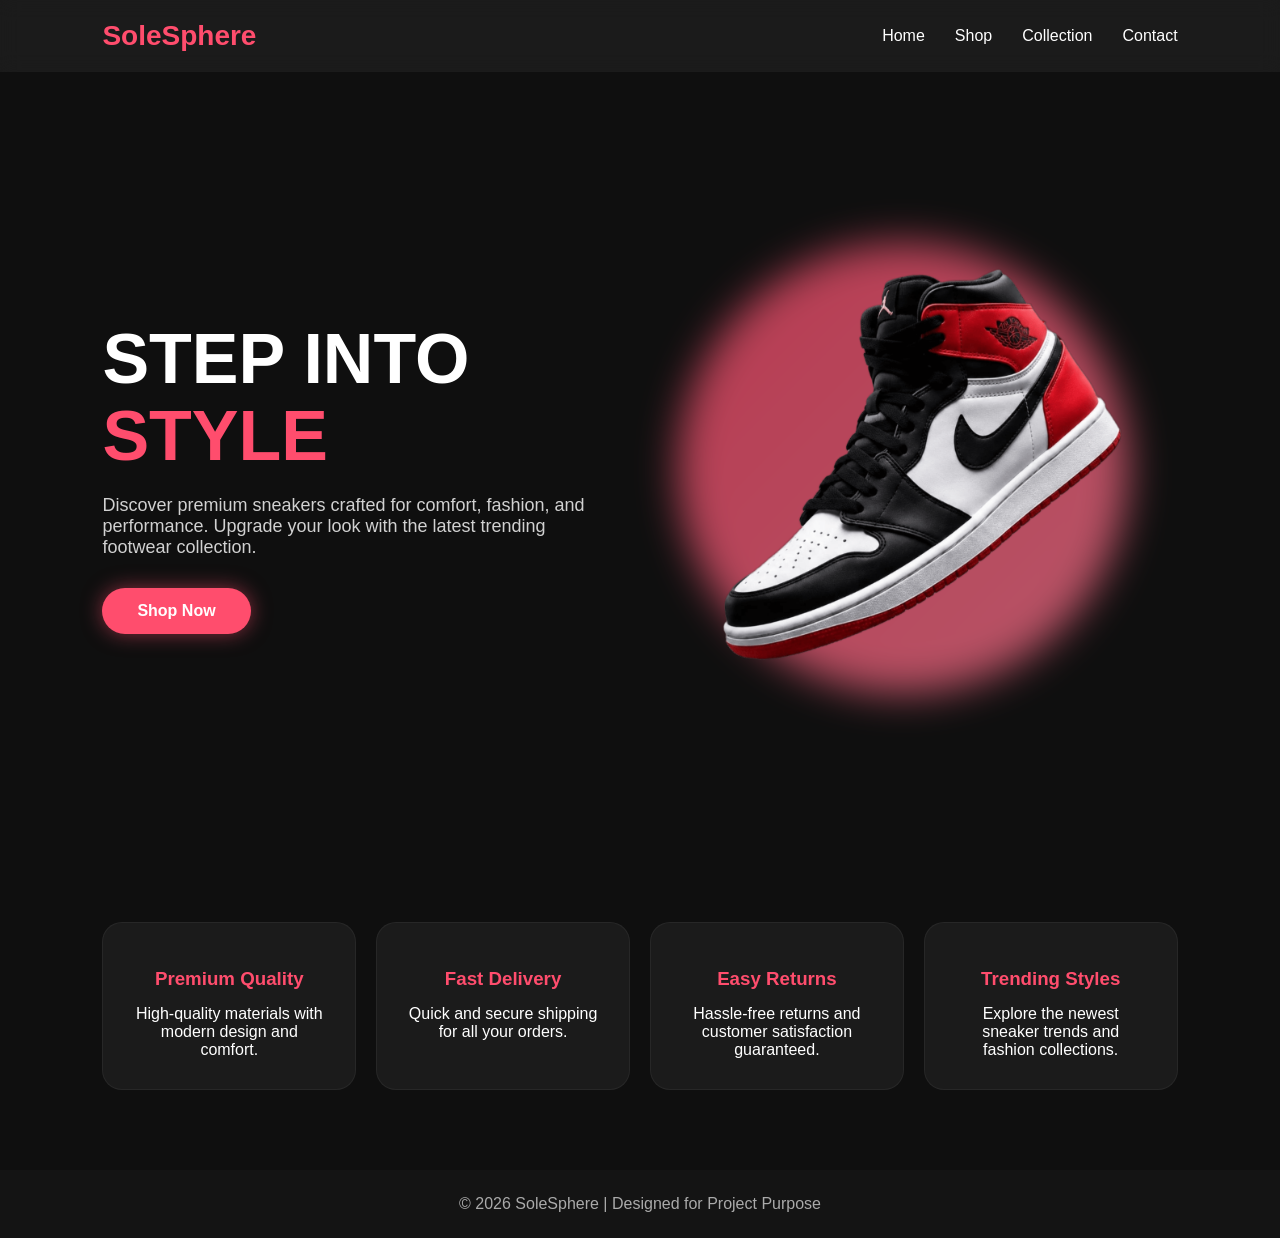
==== project/index.html @ 8ce97cc6 "change" ====
<!DOCTYPE html>
<html lang="en">
<head>
    <meta charset="UTF-8" />
    <meta name="viewport" content="width=device-width, initial-scale=1.0" />
    <title>SoleSphere</title>
    <link href="style.css" rel="stylesheet">
</head>
<body>

    <header>
        <div class="logo">
            SoleSphere
        </div>
        <nav>
            <ul>
                <li><a href="#">Home</a></li>
                <li><a href="#">Shop</a></li>
                <li><a href="#">Collection</a></li>
                <li><a href="#">Contact</a></li>
            </ul>
        </nav>
    </header>

    <section class="hero">
        <div class="hero-text">
            <h1>STEP INTO <span>STYLE</span></h1>
            <p>
                Discover premium sneakers crafted for comfort, fashion, and performance.
                Upgrade your look with the latest trending footwear collection.
            </p>
            <a href="#" class="btn">Shop Now</a>
        </div>

        <div class="hero-image">
            <div class="circle"></div>
            <img src="photos/Pi7_jordan.png" alt="Sneaker Shoe">
        </div>
    </section>

    <section class="features">
        <div class="feature-box">
            <h3>Premium Quality</h3>
            <p>High-quality materials with modern design and comfort.</p>
        </div>
        <div class="feature-box">
            <h3>Fast Delivery</h3>
            <p>Quick and secure shipping for all your orders.</p>
        </div>
        <div class="feature-box">
            <h3>Easy Returns</h3>
            <p>Hassle-free returns and customer satisfaction guaranteed.</p>
        </div>
        <div class="feature-box">
            <h3>Trending Styles</h3>
            <p>Explore the newest sneaker trends and fashion collections.</p>
        </div>
    </section>

    <footer>
        &copy; 2026 SoleSphere | Designed for Project Purpose
    </footer>

</body>
</html>
---- project/style.css ----
*{
margin:0;
padding:0;
box-sizing:border-box;
font-family:'Poppins',sans-serif;
}

body{
background:#0f0f0f;
color:white;
overflow-x:hidden;
}

header{
display:flex;
justify-content:space-between;
align-items:center;
padding:20px 8%;
background:rgba(255,255,255,0.05);
backdrop-filter:blur(10px);
position:sticky;
top:0;
z-index:1000;
}

.logo{
display:flex;
align-items:center;
gap:10px;
font-size:28px;
font-weight:700;
color:#ff4d6d;
}

nav ul{
display:flex;
gap:30px;
list-style:none;
}

nav ul li a{
text-decoration:none;
color:white;
font-weight:500;
transition:0.3s;
}

nav ul li a:hover{
color:#ff4d6d;
}

.hero{
min-height:90vh;
display:flex;
align-items:center;
justify-content:space-between;
padding:50px 8%;
gap:40px;
}

.hero-text{
flex:1;
}

.hero-text h1{
font-size:70px;
line-height:1.1;
margin-bottom:20px;
}

.hero-text span{
color:#ff4d6d;
}

.hero-text p{
font-size:18px;
color:#d1d1d1;
margin-bottom:30px;
max-width:500px;
}

.btn{
display:inline-block;
padding:14px 35px;
background:#ff4d6d;
color:white;
border-radius:40px;
text-decoration:none;
font-weight:600;
transition:0.3s;
box-shadow:0 0 20px rgba(255,77,109,0.5);
}

.btn:hover{
transform:translateY(-5px);
background:white;
color:#ff4d6d;
}

.hero-image{
flex:1;
display:flex;
justify-content:center;
position:relative;
}

.circle{
width:450px;
height:450px;
background:linear-gradient(135deg,#ff4d6d,#ff758f);
border-radius:50%;
position:absolute;
filter:blur(20px);
opacity:0.7;
}

.hero-image img{
width:550px;
position:relative;
z-index:2;
animation:float 3s ease-in-out infinite;
}

@keyframes float{
0%{transform:translateY(0px);}
50%{transform:translateY(-15px);}
100%{transform:translateY(0px);}
}

.features{
display:grid;
grid-template-columns:repeat(auto-fit,minmax(220px,1fr));
gap:20px;
padding:40px 8% 80px;
}

.feature-box{
background:#1b1b1b;
padding:30px;
border-radius:20px;
text-align:center;
transition:0.3s;
border:1px solid rgba(255,255,255,0.05);
}

.feature-box:hover{
transform:translateY(-10px);
box-shadow:0 10px 25px rgba(255,77,109,0.2);
}

.feature-box h3{
margin:15px 0;
color:#ff4d6d;
}

footer{
text-align:center;
padding:25px;
background:#141414;
color:#aaa;
}

@media(max-width:950px){
.hero{
flex-direction:column;
text-align:center;
}

.hero-text h1{
font-size:50px;
}

.hero-text p{
margin:auto auto 30px;
}

.hero-image img{
width:100%;
max-width:450px;
}

nav ul{
gap:15px;
}
}
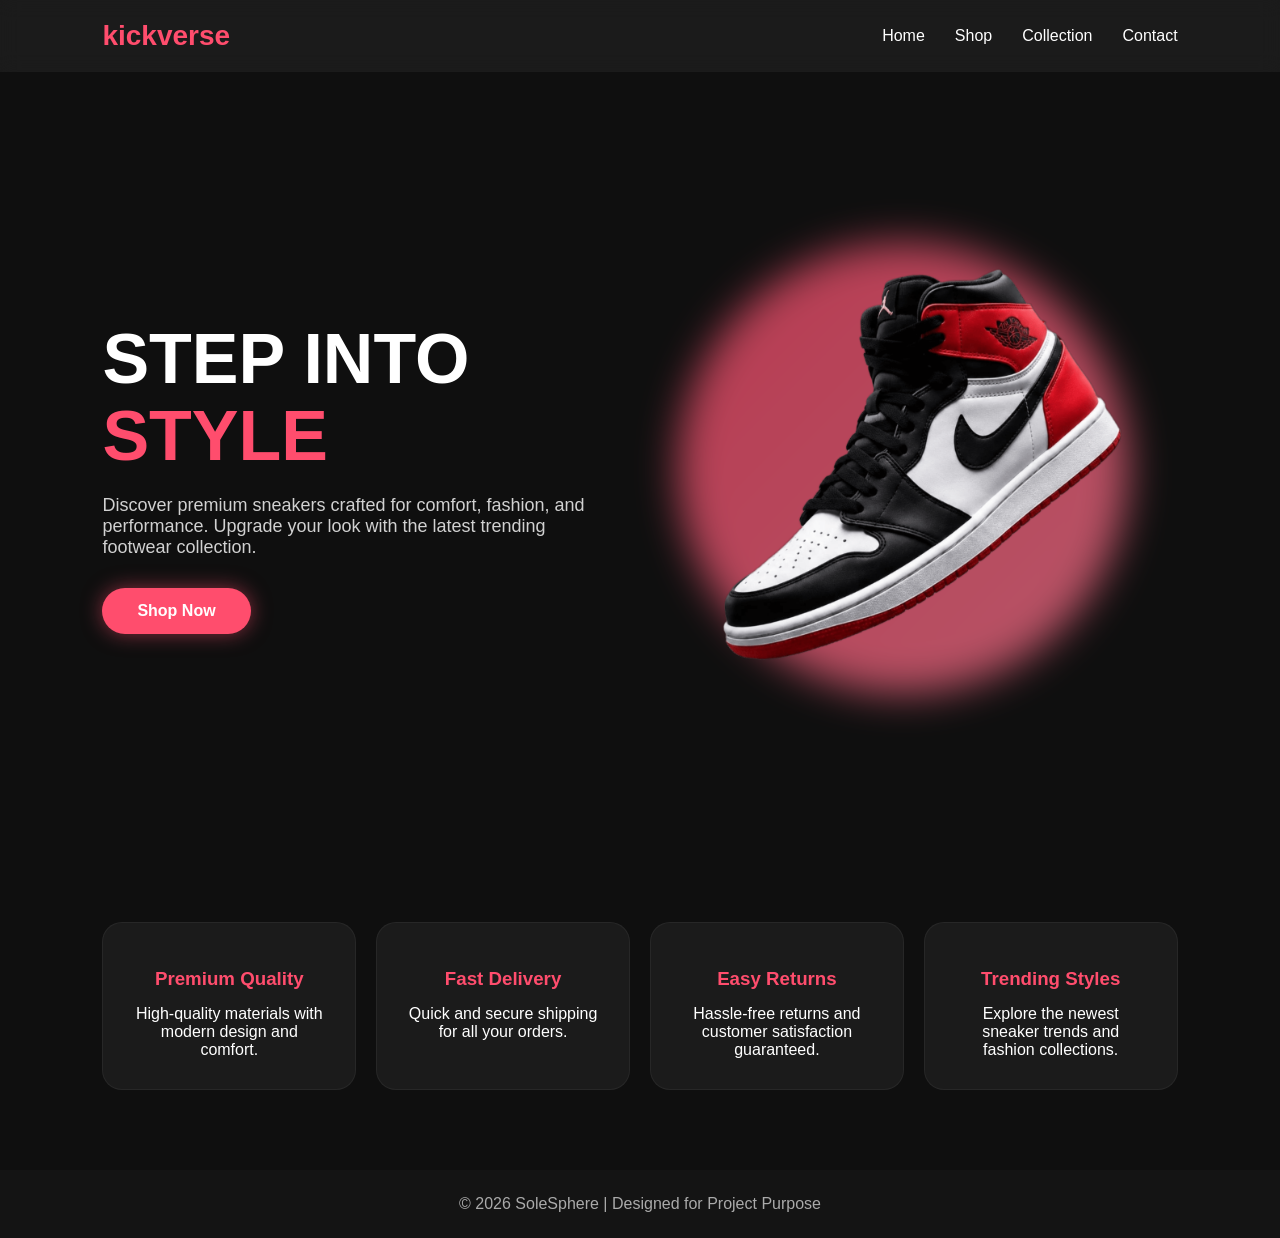
==== commit 53be571d: "changed" ====
--- a/project/index.html
+++ b/project/index.html
@@ -3,21 +3,21 @@
 <head>
     <meta charset="UTF-8" />
     <meta name="viewport" content="width=device-width, initial-scale=1.0" />
-    <title>SoleSphere</title>
-    <link href="style.css" rel="stylesheet">
+    <title>kickverse</title>
+    <link href="../project/CSS/style.css" rel="stylesheet">
 </head>
 <body>
-
+    
     <header>
         <div class="logo">
-            SoleSphere
+            kickverse
         </div>
         <nav>
             <ul>
-                <li><a href="#">Home</a></li>
-                <li><a href="#">Shop</a></li>
+                <li><a href="index.html">Home</a></li>
+                <li><a href="shop.html">Shop</a></li>
                 <li><a href="#">Collection</a></li>
-                <li><a href="#">Contact</a></li>
+                <li><a href="SignUpLogIn.html">Contact</a></li>
             </ul>
         </nav>
     </header>
--- a/project/CSS/style.css
+++ b/project/CSS/style.css
@@ -0,0 +1,186 @@
+*{
+margin:0;
+padding:0;
+box-sizing:border-box;
+font-family:'Poppins',sans-serif;
+}
+
+body{
+background:#0f0f0f;
+color:white;
+overflow-x:hidden;
+}
+
+header{
+display:flex;
+justify-content:space-between;
+align-items:center;
+padding:20px 8%;
+background:rgba(255,255,255,0.05);
+backdrop-filter:blur(10px);
+position:sticky;
+top:0;
+z-index:1000;
+}
+
+.logo{
+display:flex;
+align-items:center;
+gap:10px;
+font-size:28px;
+font-weight:700;
+color:#ff4d6d;
+}
+
+nav ul{
+display:flex;
+gap:30px;
+list-style:none;
+}
+
+nav ul li a{
+text-decoration:none;
+color:white;
+font-weight:500;
+transition:0.3s;
+}
+
+nav ul li a:hover{
+color:#ff4d6d;
+}
+
+.hero{
+min-height:90vh;
+display:flex;
+align-items:center;
+justify-content:space-between;
+padding:50px 8%;
+gap:40px;
+}
+
+.hero-text{
+flex:1;
+}
+
+.hero-text h1{
+font-size:70px;
+line-height:1.1;
+margin-bottom:20px;
+}
+
+.hero-text span{
+color:#ff4d6d;
+}
+
+.hero-text p{
+font-size:18px;
+color:#d1d1d1;
+margin-bottom:30px;
+max-width:500px;
+}
+
+.btn{
+display:inline-block;
+padding:14px 35px;
+background:#ff4d6d;
+color:white;
+border-radius:40px;
+text-decoration:none;
+font-weight:600;
+transition:0.3s;
+box-shadow:0 0 20px rgba(255,77,109,0.5);
+}
+
+.btn:hover{
+transform:translateY(-5px);
+background:white;
+color:#ff4d6d;
+}
+
+.hero-image{
+flex:1;
+display:flex;
+justify-content:center;
+position:relative;
+}
+
+.circle{
+width:450px;
+height:450px;
+background:linear-gradient(135deg,#ff4d6d,#ff758f);
+border-radius:50%;
+position:absolute;
+filter:blur(20px);
+opacity:0.7;
+}
+
+.hero-image img{
+width:550px;
+position:relative;
+z-index:2;
+animation:float 3s ease-in-out infinite;
+}
+
+@keyframes float{
+0%{transform:translateY(0px);}
+50%{transform:translateY(-15px);}
+100%{transform:translateY(0px);}
+}
+
+.features{
+display:grid;
+grid-template-columns:repeat(auto-fit,minmax(220px,1fr));
+gap:20px;
+padding:40px 8% 80px;
+}
+
+.feature-box{
+background:#1b1b1b;
+padding:30px;
+border-radius:20px;
+text-align:center;
+transition:0.3s;
+border:1px solid rgba(255,255,255,0.05);
+}
+
+.feature-box:hover{
+transform:translateY(-10px);
+box-shadow:0 10px 25px rgba(255,77,109,0.2);
+}
+
+.feature-box h3{
+margin:15px 0;
+color:#ff4d6d;
+}
+
+footer{
+text-align:center;
+padding:25px;
+background:#141414;
+color:#aaa;
+}
+
+@media(max-width:950px){
+.hero{
+flex-direction:column;
+text-align:center;
+}
+
+.hero-text h1{
+font-size:50px;
+}
+
+.hero-text p{
+margin:auto auto 30px;
+}
+
+.hero-image img{
+width:100%;
+max-width:450px;
+}
+
+nav ul{
+gap:15px;
+}
+}
+  
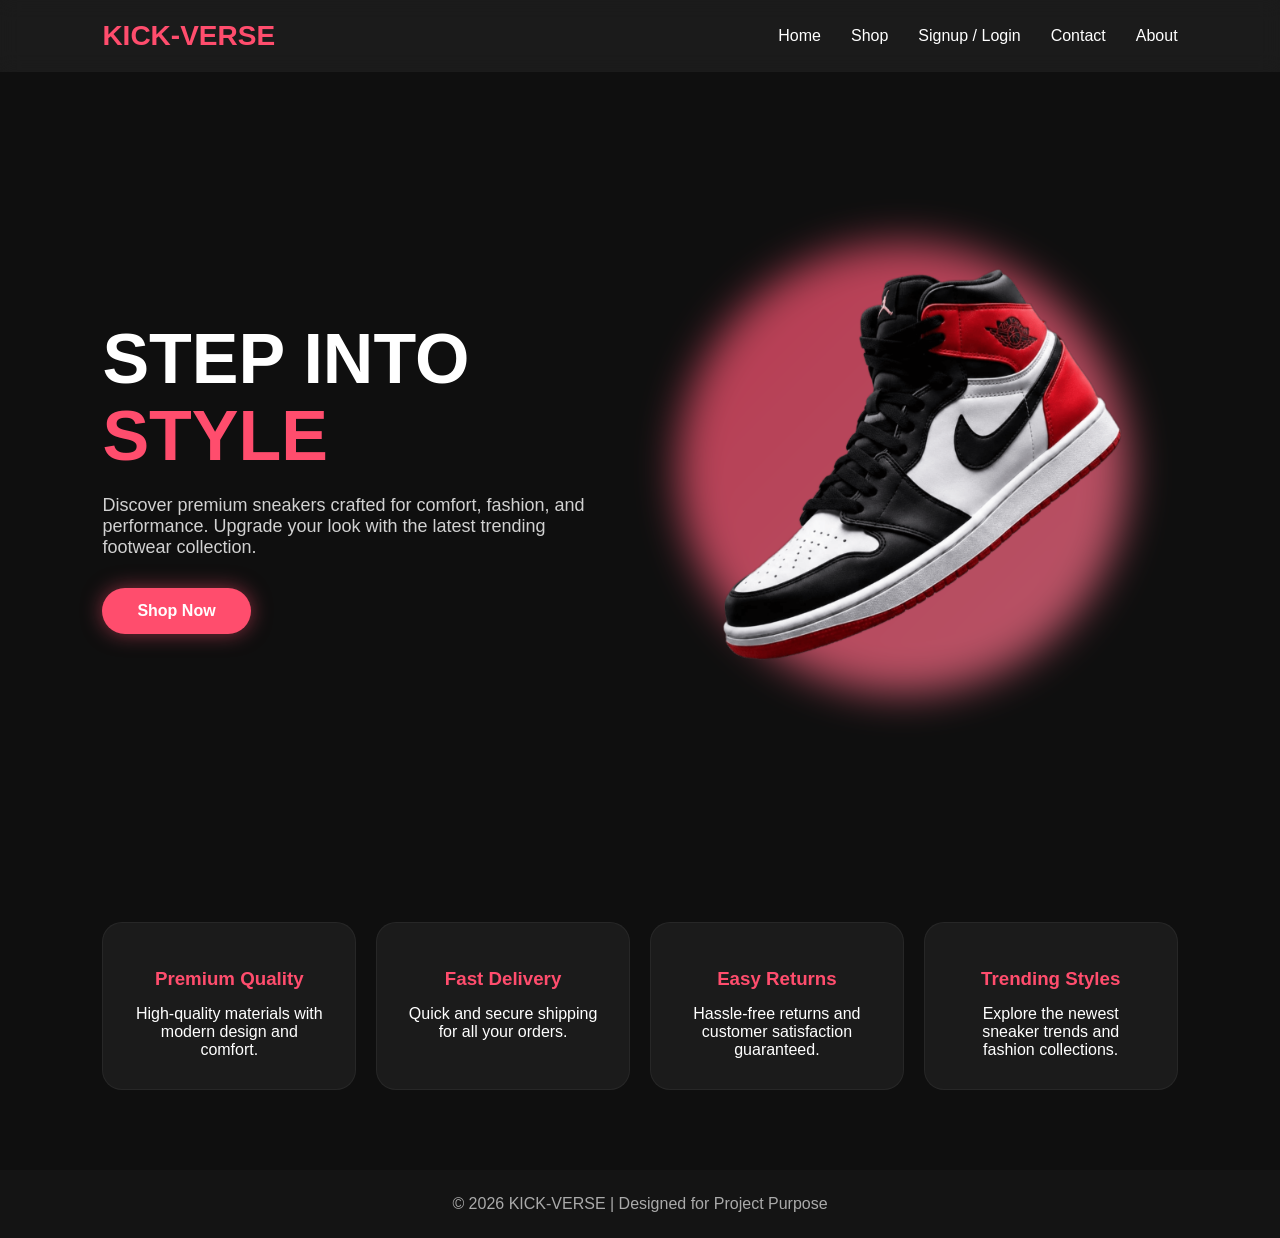
==== commit 07f51ffa: "cfcfcf" ====
--- a/project/index.html
+++ b/project/index.html
@@ -3,21 +3,22 @@
 <head>
     <meta charset="UTF-8" />
     <meta name="viewport" content="width=device-width, initial-scale=1.0" />
-    <title>kickverse</title>
+    <title>KICK-VERSE</title>
     <link href="../project/CSS/style.css" rel="stylesheet">
 </head>
 <body>
     
     <header>
         <div class="logo">
-            kickverse
+            KICK-VERSE
         </div>
         <nav>
             <ul>
                 <li><a href="index.html">Home</a></li>
                 <li><a href="shop.html">Shop</a></li>
-                <li><a href="#">Collection</a></li>
-                <li><a href="SignUpLogIn.html">Contact</a></li>
+                <li><a href="signUpLogIn.html">Signup / Login</a></li>
+                <li><a href="contact.html">Contact</a></li>
+                <li><a href="about.html">About</a></li>
             </ul>
         </nav>
     </header>
@@ -29,7 +30,7 @@
                 Discover premium sneakers crafted for comfort, fashion, and performance.
                 Upgrade your look with the latest trending footwear collection.
             </p>
-            <a href="#" class="btn">Shop Now</a>
+            <a href="shop.html" class="btn">Shop Now</a>
         </div>
 
         <div class="hero-image">
@@ -58,7 +59,7 @@
     </section>
 
     <footer>
-        &copy; 2026 SoleSphere | Designed for Project Purpose
+        &copy; 2026 KICK-VERSE | Designed for Project Purpose
     </footer>
 
 </body>
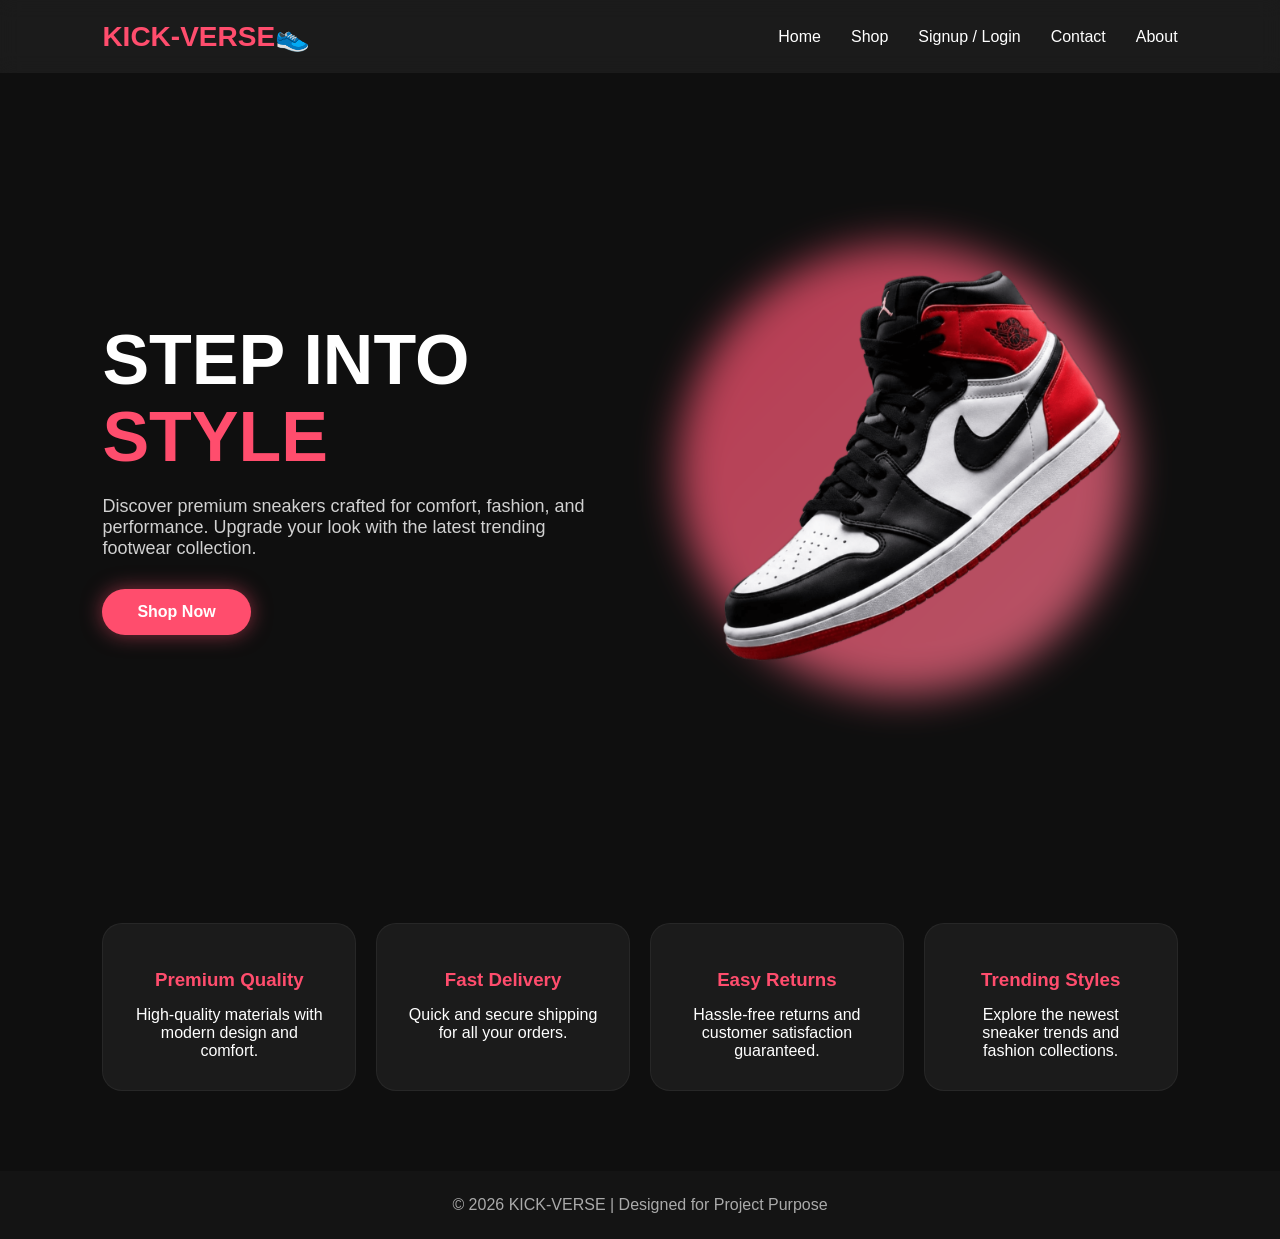
==== commit 36895f2d: "vfvf" ====
--- a/project/index.html
+++ b/project/index.html
@@ -10,7 +10,7 @@
     
     <header>
         <div class="logo">
-            KICK-VERSE
+            KICK-VERSE👟
         </div>
         <nav>
             <ul>
@@ -18,7 +18,7 @@
                 <li><a href="shop.html">Shop</a></li>
                 <li><a href="signUpLogIn.html">Signup / Login</a></li>
                 <li><a href="contact.html">Contact</a></li>
-                <li><a href="about.html">About</a></li>
+                <li><a href="Aboutus.html">About</a></li>
             </ul>
         </nav>
     </header>
